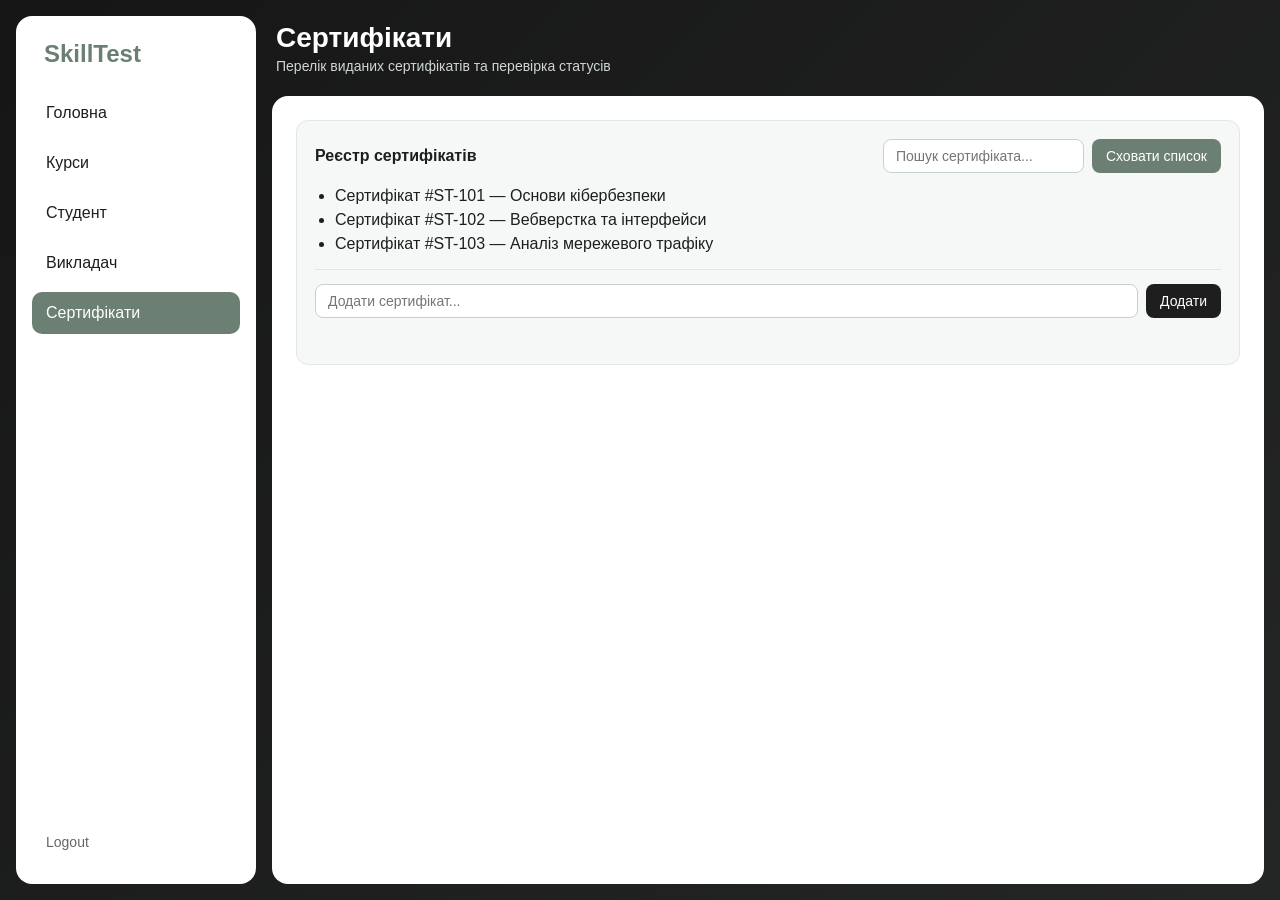
==== certificates.html @ 4f6be3dc "1234" ====
﻿<!DOCTYPE html>
<html lang="uk">
<head>
    <meta charset="UTF-8">
    <meta name="viewport" content="width=device-width, initial-scale=1.0">
    <title>SkillTest — Сертифікати</title>
    <link rel="stylesheet" href="style.css">
    <script src="script.js" defer></script>
</head>
<body data-page="certificates">
    <div class="app-container">
        <aside class="sidebar">
            <div>
                <div class="brand">SkillTest</div>
                <nav class="nav-menu">
                    <a href="index.html" class="nav-item">Головна</a>
                    <a href="courses.html" class="nav-item">Курси</a>
                    <a href="students.html" class="nav-item">Студент</a>
                    <a href="teachers.html" class="nav-item">Викладач</a>
                    <a href="certificates.html" class="nav-item active">Сертифікати</a>
                </nav>
            </div>
            <a href="index.html" class="logout-btn">Logout</a>
        </aside>

        <main class="main-content">
            <header class="top-header">
                <h1>Сертифікати</h1>
                <p>Перелік виданих сертифікатів та перевірка статусів</p>
            </header>

            <section class="content-card">
                <div class="js-panel">
                    <div class="js-toolbar">
                        <strong>Реєстр сертифікатів</strong>
                        <div class="js-controls">
                            <input type="text" id="filterInput" class="js-input" placeholder="Пошук сертифіката...">
                            <button type="button" id="toggleListBtn" class="js-btn">Сховати список</button>
                        </div>
                    </div>
                    <ul id="itemsList" class="js-list"></ul>
                    <form id="addItemForm" class="js-form" novalidate>
                        <input type="text" id="newItemInput" class="js-input" placeholder="Додати сертифікат...">
                        <button type="submit" class="js-btn js-btn-dark">Додати</button>
                        <div id="formFeedback" class="js-message"></div>
                    </form>
                </div>
            </section>
        </main>
    </div>
</body>
</html>
---- style.css ----
﻿* {
    margin: 0;
    padding: 0;
    box-sizing: border-box;
    font-family: "Segoe UI", Tahoma, Geneva, Verdana, sans-serif;
}

body {
    min-height: 100vh;
    background: linear-gradient(135deg, #161616, #242625);
    color: #1e1e1e;
}

.app-container {
    display: flex;
    min-height: 100vh;
    padding: 16px;
    gap: 16px;
}

.sidebar {
    width: 240px;
    background-color: #ffffff;
    border-radius: 16px;
    padding: 24px 16px;
    display: flex;
    flex-direction: column;
    justify-content: space-between;
    flex-shrink: 0;
}

.brand {
    font-size: 24px;
    font-weight: 700;
    color: #6b7f73;
    padding: 0 12px;
    margin-bottom: 24px;
}

.nav-menu {
    display: flex;
    flex-direction: column;
    gap: 8px;
}

.nav-item {
    display: block;
    text-decoration: none;
    color: #1e1e1e;
    padding: 12px 14px;
    border-radius: 10px;
    font-weight: 500;
    transition: background-color 0.2s ease, color 0.2s ease;
}

    .nav-item:hover {
        background-color: #eef2ef;
    }

    .nav-item.active {
        background-color: #6b7f73;
        color: #ffffff;
    }

.logout-btn {
    display: block;
    text-decoration: none;
    color: #666666;
    padding: 10px 14px;
    border-radius: 10px;
    font-size: 14px;
}

    .logout-btn:hover {
        background-color: #f3f3f3;
    }

.main-content {
    flex: 1;
    display: flex;
    flex-direction: column;
    gap: 16px;
}

.top-header {
    color: #ffffff;
    padding: 6px 4px;
}

    .top-header h1 {
        font-size: 28px;
        font-weight: 700;
    }

    .top-header p {
        color: #cfd6d2;
        font-size: 14px;
        margin-top: 4px;
    }

.content-card {
    background-color: #ffffff;
    border-radius: 16px;
    padding: 24px;
    flex: 1;
}

.stats-grid {
    display: grid;
    grid-template-columns: repeat(4, 1fr);
    gap: 16px;
    margin-bottom: 24px;
}

.stat-box {
    background-color: #f6f8f7;
    border: 1px solid #e6ece8;
    border-radius: 12px;
    padding: 20px;
    text-align: center;
}

.stat-value {
    font-size: 26px;
    font-weight: 700;
    color: #1e1e1e;
}

.stat-label {
    font-size: 14px;
    color: #5c6660;
    margin-top: 6px;
}

.js-panel {
    background-color: #f6f8f7;
    border: 1px solid #e2e8e4;
    border-radius: 12px;
    padding: 18px;
}

.js-toolbar {
    display: flex;
    flex-wrap: wrap;
    gap: 10px;
    justify-content: space-between;
    align-items: center;
    margin-bottom: 14px;
}

.js-controls {
    display: flex;
    flex-wrap: wrap;
    gap: 8px;
}

.js-input {
    padding: 8px 12px;
    border: 1px solid #c7d0ca;
    border-radius: 8px;
    font-size: 14px;
    background-color: #ffffff;
    color: #1e1e1e;
}

.js-btn {
    padding: 8px 14px;
    border: none;
    border-radius: 8px;
    background-color: #6b7f73;
    color: #ffffff;
    font-size: 14px;
    font-weight: 500;
    cursor: pointer;
}

    .js-btn:hover {
        background-color: #586a5f;
    }

.js-btn-dark {
    background-color: #1e1e1e;
}

    .js-btn-dark:hover {
        background-color: #333333;
    }

.js-list {
    margin: 0 0 16px 20px;
    display: flex;
    flex-direction: column;
    gap: 6px;
}

.js-form {
    display: flex;
    flex-wrap: wrap;
    gap: 8px;
    padding-top: 14px;
    border-top: 1px solid #e0e6e2;
}

    .js-form .js-input {
        flex: 1;
        min-width: 200px;
    }

.js-message {
    width: 100%;
    font-size: 14px;
    min-height: 20px;
}

.msg-error {
    color: #c62828;
    font-weight: 500;
}

.msg-success {
    color: #2e7d32;
    font-weight: 500;
}

@media (max-width: 900px) {
    .stats-grid {
        grid-template-columns: repeat(2, 1fr);
    }
}

@media (max-width: 768px) {
    .app-container {
        flex-direction: column;
    }

    .sidebar {
        width: 100%;
    }

    .nav-menu {
        flex-direction: row;
        flex-wrap: wrap;
    }
}

@media (max-width: 480px) {
    .stats-grid {
        grid-template-columns: 1fr;
    }
}
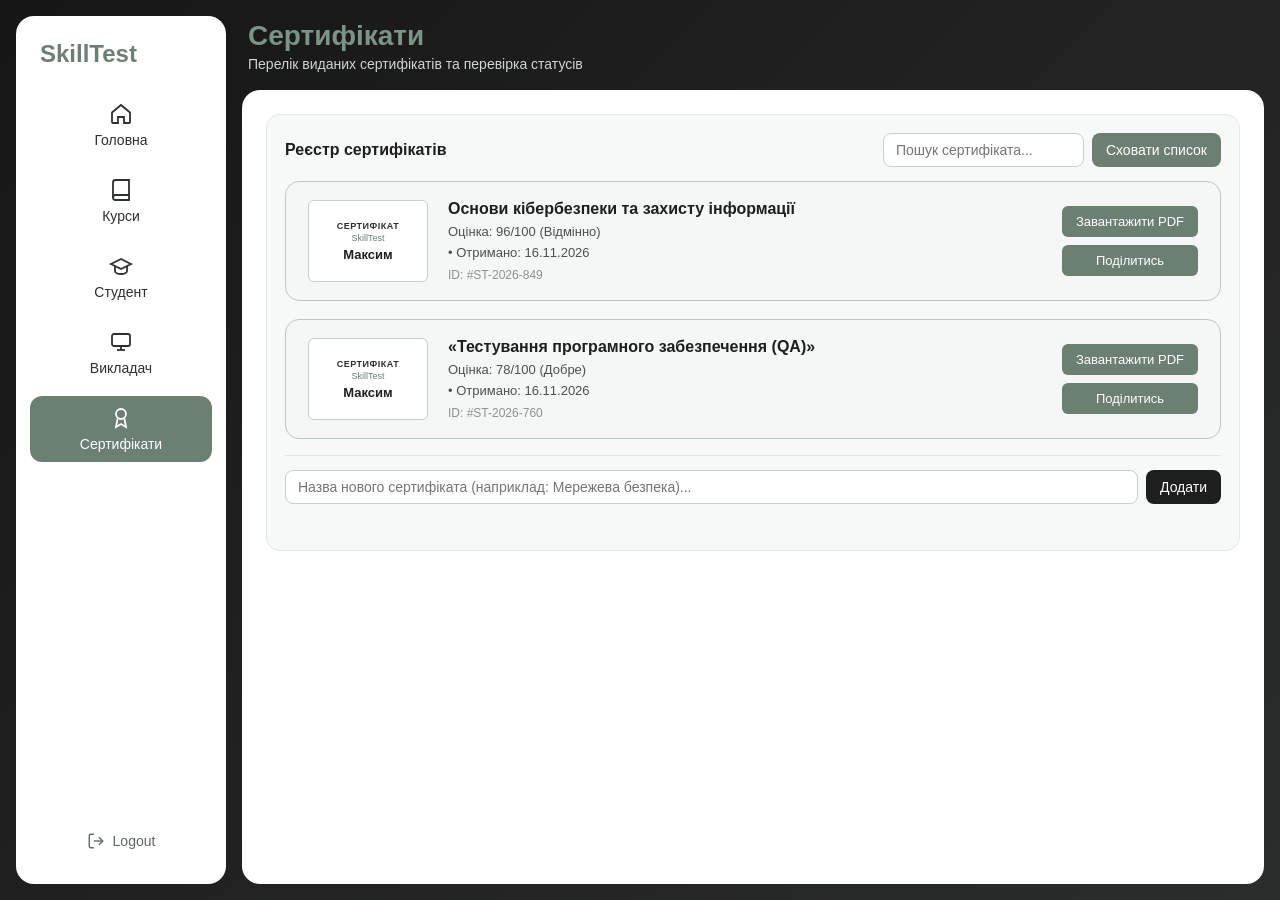
==== commit 0fd460a4: "ss" ====
--- a/certificates.html
+++ b/certificates.html
@@ -13,19 +13,37 @@
             <div>
                 <div class="brand">SkillTest</div>
                 <nav class="nav-menu">
-                    <a href="index.html" class="nav-item">Головна</a>
-                    <a href="courses.html" class="nav-item">Курси</a>
-                    <a href="students.html" class="nav-item">Студент</a>
-                    <a href="teachers.html" class="nav-item">Викладач</a>
-                    <a href="certificates.html" class="nav-item active">Сертифікати</a>
+                    <a href="index.html" class="nav-item">
+                        <svg class="icon" viewBox="0 0 24 24" fill="none" stroke="currentColor" stroke-width="1.8"><path d="M3 10.5L12 3l9 7.5V20a1 1 0 0 1-1 1h-5v-6H9v6H4a1 1 0 0 1-1-1v-9.5z" /></svg>
+                        <span>Головна</span>
+                    </a>
+                    <a href="courses.html" class="nav-item">
+                        <svg class="icon" viewBox="0 0 24 24" fill="none" stroke="currentColor" stroke-width="1.8"><path d="M4 19.5A2.5 2.5 0 0 1 6.5 17H20" /><path d="M6.5 2H20v20H6.5A2.5 2.5 0 0 1 4 19.5v-15A2.5 2.5 0 0 1 6.5 2z" /></svg>
+                        <span>Курси</span>
+                    </a>
+                    <a href="students.html" class="nav-item">
+                        <svg class="icon" viewBox="0 0 24 24" fill="none" stroke="currentColor" stroke-width="1.8"><path d="M22 10L12 5 2 10l10 5 10-5z" /><path d="M6 12v5c0 1.7 2.7 3 6 3s6-1.3 6-3v-5" /></svg>
+                        <span>Студент</span>
+                    </a>
+                    <a href="teachers.html" class="nav-item">
+                        <svg class="icon" viewBox="0 0 24 24" fill="none" stroke="currentColor" stroke-width="1.8"><rect x="3" y="4" width="18" height="12" rx="2" /><path d="M8 20h8" /><path d="M12 16v4" /></svg>
+                        <span>Викладач</span>
+                    </a>
+                    <a href="certificates.html" class="nav-item active">
+                        <svg class="icon" viewBox="0 0 24 24" fill="none" stroke="currentColor" stroke-width="1.8"><circle cx="12" cy="8" r="5" /><path d="M8.5 13l-1.5 8 5-3 5 3-1.5-8" /></svg>
+                        <span>Сертифікати</span>
+                    </a>
                 </nav>
             </div>
-            <a href="index.html" class="logout-btn">Logout</a>
+            <a href="index.html" class="logout-btn">
+                <svg class="icon icon-sm" viewBox="0 0 24 24" fill="none" stroke="currentColor" stroke-width="1.8"><path d="M9 21H5a2 2 0 0 1-2-2V5a2 2 0 0 1 2-2h4" /><polyline points="16 17 21 12 16 7" /><line x1="21" y1="12" x2="9" y2="12" /></svg>
+                <span>Logout</span>
+            </a>
         </aside>
 
         <main class="main-content">
             <header class="top-header">
-                <h1>Сертифікати</h1>
+                <h1 class="accent-title">Сертифікати</h1>
                 <p>Перелік виданих сертифікатів та перевірка статусів</p>
             </header>
 
@@ -38,9 +56,11 @@
                             <button type="button" id="toggleListBtn" class="js-btn">Сховати список</button>
                         </div>
                     </div>
-                    <ul id="itemsList" class="js-list"></ul>
+
+                    <div id="itemsList" class="certificates-list"></div>
+
                     <form id="addItemForm" class="js-form" novalidate>
-                        <input type="text" id="newItemInput" class="js-input" placeholder="Додати сертифікат...">
+                        <input type="text" id="newItemInput" class="js-input" placeholder="Назва нового сертифіката (наприклад: Мережева безпека)...">
                         <button type="submit" class="js-btn js-btn-dark">Додати</button>
                         <div id="formFeedback" class="js-message"></div>
                     </form>
--- a/style.css
+++ b/style.css
@@ -7,7 +7,7 @@
 
 body {
     min-height: 100vh;
-    background: linear-gradient(135deg, #161616, #242625);
+    background: linear-gradient(135deg, #161616, #2b2d2c);
     color: #1e1e1e;
 }
 
@@ -18,11 +18,12 @@
     gap: 16px;
 }
 
+/* Боковое меню */
 .sidebar {
-    width: 240px;
+    width: 210px;
     background-color: #ffffff;
-    border-radius: 16px;
-    padding: 24px 16px;
+    border-radius: 18px;
+    padding: 24px 14px;
     display: flex;
     flex-direction: column;
     justify-content: space-between;
@@ -33,22 +34,26 @@
     font-size: 24px;
     font-weight: 700;
     color: #6b7f73;
-    padding: 0 12px;
+    padding: 0 10px;
     margin-bottom: 24px;
 }
 
 .nav-menu {
     display: flex;
     flex-direction: column;
-    gap: 8px;
+    gap: 10px;
 }
 
 .nav-item {
-    display: block;
+    display: flex;
+    flex-direction: column;
+    align-items: center;
+    gap: 6px;
     text-decoration: none;
-    color: #1e1e1e;
-    padding: 12px 14px;
-    border-radius: 10px;
+    color: #2c302e;
+    padding: 10px 8px;
+    border-radius: 12px;
+    font-size: 14px;
     font-weight: 500;
     transition: background-color 0.2s ease, color 0.2s ease;
 }
@@ -62,11 +67,24 @@
         color: #ffffff;
     }
 
+.icon {
+    width: 24px;
+    height: 24px;
+}
+
+.icon-sm {
+    width: 18px;
+    height: 18px;
+}
+
 .logout-btn {
-    display: block;
+    display: flex;
+    align-items: center;
+    justify-content: center;
+    gap: 8px;
     text-decoration: none;
-    color: #666666;
-    padding: 10px 14px;
+    color: #5c6660;
+    padding: 10px 12px;
     border-radius: 10px;
     font-size: 14px;
 }
@@ -75,16 +93,17 @@
         background-color: #f3f3f3;
     }
 
+/* Основная область */
 .main-content {
     flex: 1;
     display: flex;
     flex-direction: column;
-    gap: 16px;
+    gap: 14px;
 }
 
 .top-header {
     color: #ffffff;
-    padding: 6px 4px;
+    padding: 4px 6px;
 }
 
     .top-header h1 {
@@ -100,24 +119,31 @@
 
 .content-card {
     background-color: #ffffff;
-    border-radius: 16px;
+    border-radius: 18px;
     padding: 24px;
     flex: 1;
-}
-
+    display: flex;
+    flex-direction: column;
+    gap: 22px;
+}
+
+/* Сетка статистики (CSS Grid) */
 .stats-grid {
     display: grid;
     grid-template-columns: repeat(4, 1fr);
     gap: 16px;
-    margin-bottom: 24px;
 }
 
 .stat-box {
-    background-color: #f6f8f7;
+    background-color: #f7f9f8;
     border: 1px solid #e6ece8;
-    border-radius: 12px;
-    padding: 20px;
+    border-radius: 14px;
+    padding: 18px 14px;
     text-align: center;
+    display: flex;
+    flex-direction: column;
+    align-items: center;
+    gap: 8px;
 }
 
 .stat-value {
@@ -126,16 +152,84 @@
     color: #1e1e1e;
 }
 
+.stat-icon {
+    width: 28px;
+    height: 28px;
+    color: #6b7f73;
+}
+
 .stat-label {
     font-size: 14px;
     color: #5c6660;
-    margin-top: 6px;
-}
-
+}
+
+/* Нижние карточки (Топ студентов и Сообщения) */
+.widgets-grid {
+    display: grid;
+    grid-template-columns: repeat(2, 1fr);
+    gap: 20px;
+}
+
+.widget-card {
+    background-color: #f7f9f8;
+    border: 1px solid #e6ece8;
+    border-radius: 16px;
+    padding: 20px;
+}
+
+.widget-header {
+    display: flex;
+    align-items: center;
+    justify-content: space-between;
+    margin-bottom: 14px;
+    padding-bottom: 10px;
+    border-bottom: 1px solid #e1e7e3;
+}
+
+    .widget-header h2 {
+        font-size: 18px;
+        font-weight: 700;
+        color: #2c302e;
+    }
+
+.widget-icon {
+    width: 24px;
+    height: 24px;
+    color: #6b7f73;
+}
+
+.widget-list {
+    list-style: none;
+    display: flex;
+    flex-direction: column;
+    gap: 10px;
+}
+
+    .widget-list li {
+        display: flex;
+        justify-content: space-between;
+        align-items: center;
+        padding-bottom: 8px;
+        border-bottom: 1px solid #edf1ef;
+        font-size: 14px;
+        color: #3a403d;
+    }
+
+        .widget-list li:last-child {
+            border-bottom: none;
+            padding-bottom: 0;
+        }
+
+.score {
+    color: #6b7f73;
+    font-size: 13px;
+}
+
+/* Интерактивный блок JS */
 .js-panel {
-    background-color: #f6f8f7;
+    background-color: #f7f9f8;
     border: 1px solid #e2e8e4;
-    border-radius: 12px;
+    border-radius: 14px;
     padding: 18px;
 }
 
@@ -222,9 +316,14 @@
     font-weight: 500;
 }
 
-@media (max-width: 900px) {
+/* Адаптивность */
+@media (max-width: 960px) {
     .stats-grid {
         grid-template-columns: repeat(2, 1fr);
+    }
+
+    .widgets-grid {
+        grid-template-columns: 1fr;
     }
 }
 
@@ -240,6 +339,7 @@
     .nav-menu {
         flex-direction: row;
         flex-wrap: wrap;
+        justify-content: center;
     }
 }
 
@@ -248,3 +348,262 @@
         grid-template-columns: 1fr;
     }
 }
+.courses-header {
+    display: flex;
+    align-items: center;
+    justify-content: space-between;
+    gap: 12px;
+}
+
+.accent-title {
+    color: #7c9485;
+}
+
+.add-plus-btn {
+    width: 38px;
+    height: 38px;
+    border: none;
+    border-radius: 8px;
+    background-color: #6b7f73;
+    color: #ffffff;
+    font-size: 24px;
+    line-height: 1;
+    cursor: pointer;
+}
+
+    .add-plus-btn:hover {
+        background-color: #586a5f;
+    }
+
+.search-pill {
+    border-radius: 999px;
+    min-width: 240px;
+}
+
+.table-wrap {
+    overflow-x: auto;
+    margin-bottom: 16px;
+}
+
+.courses-table {
+    width: 100%;
+    border-collapse: collapse;
+    font-size: 14px;
+}
+
+    .courses-table th {
+        text-align: left;
+        padding: 12px 10px;
+        font-weight: 700;
+        color: #1e1e1e;
+        border-bottom: 1px solid #cfd6d2;
+    }
+
+    .courses-table td {
+        padding: 14px 10px;
+        border-bottom: 1px solid #e9eeeb;
+        color: #2c302e;
+    }
+
+.course-link {
+    text-decoration: underline;
+    font-weight: 500;
+}
+
+.action-link {
+    color: #6b7f73;
+    font-weight: 500;
+    cursor: pointer;
+    background: none;
+    border: none;
+    font-size: 14px;
+    padding: 0;
+}
+
+    .action-link:hover {
+        text-decoration: underline;
+    }
+.student-layout {
+    gap: 24px;
+}
+
+.student-form-card {
+    max-width: 560px;
+    width: 100%;
+    margin: 0 auto;
+    background-color: #ffffff;
+    border: 1px solid #e6ece8;
+    border-radius: 18px;
+    padding: 28px 36px;
+    box-shadow: 0 6px 20px rgba(0, 0, 0, 0.04);
+}
+
+.student-form-title {
+    text-align: center;
+    font-size: 18px;
+    font-weight: 600;
+    color: #2c302e;
+    padding-bottom: 14px;
+    margin-bottom: 24px;
+    border-bottom: 1px solid #e2e7e4;
+}
+
+.student-reg-form {
+    display: flex;
+    flex-direction: column;
+    gap: 20px;
+}
+
+.underline-input {
+    width: 100%;
+    border: none;
+    border-bottom: 1px solid #cfd6d2;
+    padding: 10px 4px;
+    font-size: 14px;
+    color: #1e1e1e;
+    background-color: transparent;
+    outline: none;
+    transition: border-color 0.2s ease;
+}
+
+    .underline-input:focus {
+        border-bottom-color: #6b7f73;
+    }
+
+.student-submit-btn {
+    align-self: center;
+    margin-top: 10px;
+    padding: 12px 28px;
+    border: none;
+    border-radius: 8px;
+    background-color: #6b7f73;
+    color: #ffffff;
+    font-size: 14px;
+    font-weight: 500;
+    cursor: pointer;
+    transition: background-color 0.2s ease;
+}
+
+    .student-submit-btn:hover {
+        background-color: #586a5f;
+    }
+
+.student-feedback {
+    text-align: center;
+}
+/* Карточки сертификатов по макету Figma */
+.certificates-list {
+    display: flex;
+    flex-direction: column;
+    gap: 18px;
+    margin-bottom: 16px;
+}
+
+.cert-card {
+    display: flex;
+    align-items: center;
+    justify-content: space-between;
+    gap: 20px;
+    background-color: #f4f7f5;
+    border: 1px solid #b8cbbd;
+    border-radius: 14px;
+    padding: 18px 22px;
+}
+
+.cert-preview {
+    width: 120px;
+    min-width: 120px;
+    height: 82px;
+    background-color: #ffffff;
+    border: 1px solid #c7d0ca;
+    border-radius: 6px;
+    display: flex;
+    flex-direction: column;
+    align-items: center;
+    justify-content: center;
+    gap: 2px;
+    padding: 6px;
+    text-align: center;
+}
+
+.cert-preview-top {
+    font-size: 9px;
+    font-weight: 700;
+    letter-spacing: 0.5px;
+    color: #2c302e;
+}
+
+.cert-preview-brand {
+    font-size: 9px;
+    color: #6b7f73;
+}
+
+.cert-preview-holder {
+    font-size: 13px;
+    font-weight: 600;
+    color: #1e1e1e;
+    margin-top: 2px;
+}
+
+.cert-info {
+    flex: 1;
+    display: flex;
+    flex-direction: column;
+    gap: 6px;
+}
+
+.cert-title {
+    font-size: 16px;
+    font-weight: 700;
+    color: #1e1e1e;
+}
+
+.cert-meta {
+    font-size: 13px;
+    color: #4a524d;
+}
+
+.cert-id {
+    font-size: 12px;
+    color: #8b948e;
+    margin-top: 2px;
+}
+
+.cert-actions {
+    display: flex;
+    flex-direction: column;
+    gap: 8px;
+    min-width: 136px;
+}
+
+.cert-btn {
+    padding: 8px 14px;
+    border: none;
+    border-radius: 6px;
+    background-color: #6b7f73;
+    color: #ffffff;
+    font-size: 13px;
+    font-weight: 500;
+    cursor: pointer;
+    transition: background-color 0.2s ease;
+}
+
+    .cert-btn:hover {
+        background-color: #586a5f;
+    }
+
+@media (max-width: 768px) {
+    .cert-card {
+        flex-direction: column;
+        align-items: flex-start;
+    }
+
+    .cert-actions {
+        width: 100%;
+        flex-direction: row;
+    }
+
+    .cert-btn {
+        flex: 1;
+    }
+}
